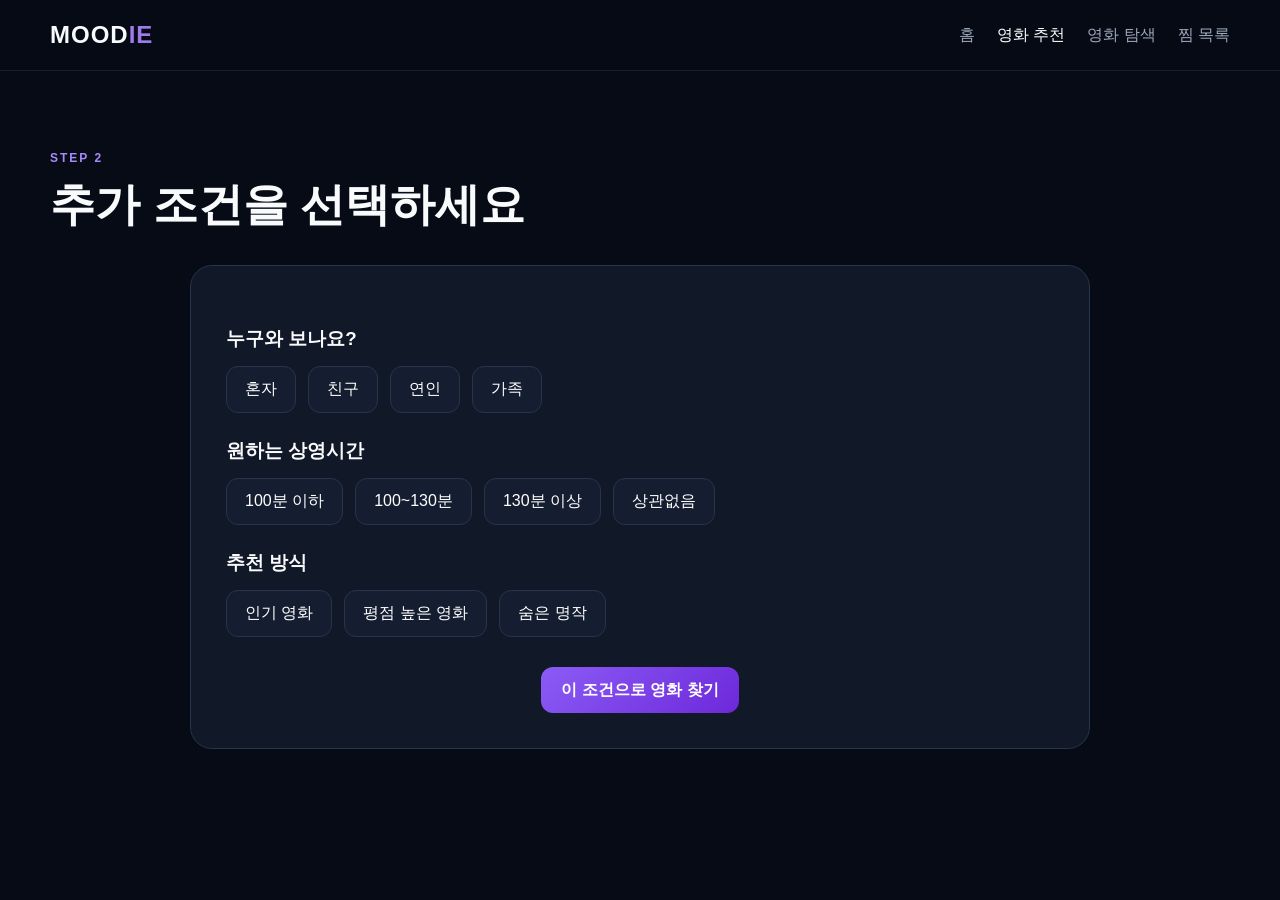
==== conditions.html @ 337a3156 "Add recommendation conditions page" ====
<!DOCTYPE html><html lang="ko"><head><meta charset="UTF-8"><meta name="viewport" content="width=device-width,initial-scale=1"><title>조건 선택 | MOODIE</title><link rel="stylesheet" href="assets/style.css?v=10"></head><body><header class="site-header"><div class="container header-inner"><a class="logo" href="index.html">MOOD<span>IE</span></a><nav class="nav"><a href="index.html">홈</a><a class="active" href="mood.html">영화 추천</a><a href="results.html">영화 탐색</a><a href="favorites.html">찜 목록</a></nav></div></header><main class="section"><div class="container"><div class="step-label">STEP 2</div><h1 class="section-title">추가 조건을 선택하세요</h1><div class="form-panel"><div class="choice-group"><h3>누구와 보나요?</h3><div class="choice-row"><button class="choice" data-choice data-group="companion" data-value="alone">혼자</button><button class="choice" data-choice data-group="companion" data-value="friends">친구</button><button class="choice" data-choice data-group="companion" data-value="couple">연인</button><button class="choice" data-choice data-group="companion" data-value="family">가족</button></div></div><div class="choice-group"><h3>원하는 상영시간</h3><div class="choice-row"><button class="choice" data-choice data-group="runtime" data-value="short">100분 이하</button><button class="choice" data-choice data-group="runtime" data-value="normal">100~130분</button><button class="choice" data-choice data-group="runtime" data-value="long">130분 이상</button><button class="choice" data-choice data-group="runtime" data-value="any">상관없음</button></div></div><div class="choice-group"><h3>추천 방식</h3><div class="choice-row"><button class="choice" data-choice data-group="mode" data-value="popular">인기 영화</button><button class="choice" data-choice data-group="mode" data-value="rating">평점 높은 영화</button><button class="choice" data-choice data-group="mode" data-value="hidden">숨은 명작</button></div></div><div class="center-action"><button class="btn btn-primary" data-next data-next="results.html">이 조건으로 영화 찾기</button></div></div></div></main><script src="assets/data-base.js?v=10"></script><script src="assets/data-catalog-a.js?v=10"></script><script src="assets/app.js?v=10"></script></body></html>
---- assets/style.css ----
:root{--bg:#070b16;--panel:#111827;--panel2:#182235;--line:#283449;--text:#f8fafc;--muted:#9ca7ba;--primary:#8b5cf6;--primary2:#6d28d9;--yellow:#ffd400}*{box-sizing:border-box}html{scroll-behavior:smooth}body{margin:0;background:var(--bg);color:var(--text);font-family:Arial,"Noto Sans KR",sans-serif}a{color:inherit;text-decoration:none}button,input{font:inherit}.container{width:min(1180px,calc(100% - 40px));margin:auto}.site-header{position:sticky;top:0;z-index:50;background:rgba(7,11,22,.9);backdrop-filter:blur(15px);border-bottom:1px solid rgba(255,255,255,.08)}.header-inner{height:70px;display:flex;align-items:center;gap:30px}.logo{font-size:24px;font-weight:900;letter-spacing:1px}.logo span{color:#9f7aea}.nav{display:flex;gap:22px;margin-left:auto}.nav a{color:var(--muted)}.nav a:hover,.nav a.active{color:white}.header-actions{display:flex;align-items:center;gap:5px}.icon-btn{width:38px;height:38px;display:grid;place-items:center;border:1px solid var(--line);border-radius:50%}.favorite-count{font-size:12px;color:#c4b5fd}.hero{min-height:610px;display:flex;align-items:center;background:radial-gradient(circle at 75% 25%,rgba(139,92,246,.28),transparent 35%),linear-gradient(135deg,#070b16,#11152b)}.hero-content{display:grid;grid-template-columns:1fr 1fr;gap:60px;align-items:center}.eyebrow,.step-label{font-size:12px;letter-spacing:2px;color:#a78bfa;font-weight:800}.hero h1{font-size:clamp(40px,6vw,72px);line-height:1.1;margin:16px 0}.hero h1 em{color:#9f7aea;font-style:normal}.hero p,.section-subtitle{color:var(--muted);line-height:1.8}.cta-row,.result-actions{display:flex;gap:12px;flex-wrap:wrap;margin-top:28px}.btn{display:inline-flex;align-items:center;justify-content:center;min-height:46px;padding:0 20px;border-radius:12px;border:1px solid var(--line);cursor:pointer;font-weight:800;color:white;background:transparent}.btn-primary{background:linear-gradient(135deg,var(--primary),var(--primary2));border:none}.btn-secondary{background:#172033}.btn-ghost{background:transparent}.hero-posters{position:relative;height:440px}.hero-poster-card{position:absolute;width:220px;aspect-ratio:2/3;border-radius:20px;overflow:hidden;box-shadow:0 30px 80px rgba(0,0,0,.5)}.hero-poster-card:nth-child(1){left:0;top:60px;transform:rotate(-8deg)}.hero-poster-card:nth-child(2){left:170px;top:5px;z-index:2}.hero-poster-card:nth-child(3){right:0;top:70px;transform:rotate(8deg)}.hero-poster-badge{position:absolute;right:10px;bottom:15px;background:#fff;color:#111827;padding:12px 16px;border-radius:999px;font-weight:800}.generated-poster{position:relative;width:100%;height:100%;overflow:hidden;background:linear-gradient(145deg,var(--poster-a,#06b6d4),var(--poster-b,#1d4ed8) 50%,var(--poster-c,#050816));color:#fff}.generated-poster:before{content:"";position:absolute;inset:0;background:radial-gradient(circle at var(--glow-x,65%) var(--glow-y,20%),rgba(255,255,255,.35),transparent 24%)}.generated-brand,.generated-genre,.generated-title{position:absolute;z-index:2}.generated-brand{top:28px;left:26px;font-size:12px;letter-spacing:2px;font-weight:800}.generated-genre{left:28px;bottom:120px;color:rgba(255,255,255,.55);font-size:12px;letter-spacing:2px}.generated-title{left:28px;right:20px;bottom:55px;font-size:26px}.generated-orbit{position:absolute;border-radius:50%;background:rgba(255,255,255,.1)}.generated-orbit-one{width:90px;height:90px;left:18%;top:12%}.generated-orbit-two{width:62px;height:62px;left:42%;top:30%}.generated-slope{position:absolute;left:-15%;right:-15%;bottom:-6%;height:48%;background:rgba(3,7,18,.75);transform:skewY(-13deg)}.section{padding:80px 0}.section-divider{border-top:1px solid rgba(255,255,255,.08)}.section-title{font-size:clamp(28px,4vw,45px);margin:10px 0}.selection-grid,.movie-grid{display:grid;grid-template-columns:repeat(3,1fr);gap:22px}.option-card,.movie-card,.featured-preview,.catalog-summary{background:var(--panel);border:1px solid var(--line);border-radius:20px}.option-card{padding:28px;display:flex;flex-direction:column;gap:12px}.option-card span{color:var(--muted);line-height:1.6}.mood-icon{font-size:34px}.select-card{cursor:pointer;transition:.2s}.select-card:hover,.select-card.selected{transform:translateY(-4px);border-color:#8b5cf6;background:#171d32}.result-header,.explore-toolbar,.footer-inner{display:flex;align-items:flex-end;justify-content:space-between;gap:25px}.featured-preview{min-height:390px;margin-bottom:45px;padding:45px;display:flex;align-items:flex-end;position:relative;overflow:hidden;background:linear-gradient(90deg,rgba(5,8,20,.98),rgba(5,8,20,.35)),var(--preview-bg,linear-gradient(135deg,#1d4ed8,#111827));background-size:cover;background-position:center}.featured-preview h2{font-size:48px;margin:10px 0}.featured-preview p{max-width:650px;color:#d2d7e1;line-height:1.7}.movie-card{overflow:hidden;display:flex;flex-direction:column;min-width:0}.poster-wrap{position:relative;aspect-ratio:2/3;overflow:hidden}.poster-wrap .generated-poster{transition:transform .35s}.movie-card:hover .generated-poster{transform:scale(1.04)}.favorite-btn{position:absolute;right:14px;top:14px;z-index:5;width:42px;height:42px;border-radius:50%;border:1px solid rgba(255,255,255,.25);background:rgba(4,8,18,.72);color:#fff;font-size:20px;cursor:pointer}.favorite-btn.active{color:#fb7185}.play-btn{position:absolute;inset:50% auto auto 50%;transform:translate(-50%,-50%);z-index:4;width:54px;height:54px;border-radius:50%;border:1px solid rgba(255,255,255,.3);background:rgba(4,8,18,.65);color:white;cursor:pointer}.movie-info{padding:18px;display:flex;flex-direction:column;gap:12px;flex:1}.movie-info h3{margin:0;font-size:19px}.meta{color:var(--muted);font-size:14px}.rating-row{display:flex;justify-content:space-between}.rating{color:var(--yellow);font-weight:900}.match{color:#c4b5fd;font-weight:800}.movie-info .btn{margin-top:auto}.center-action{text-align:center;margin-top:30px}.explore-toolbar{margin-bottom:20px}.search-box{display:flex;align-items:center;gap:10px;background:var(--panel);border:1px solid var(--line);border-radius:12px;padding:0 16px}.search-box input{height:45px;width:260px;border:0;outline:0;color:white;background:transparent}.browse-count{text-align:right;margin-top:8px;color:var(--muted)}.catalog-summary{display:grid;grid-template-columns:repeat(4,1fr);margin:28px 0}.catalog-summary div{padding:20px;text-align:center;border-right:1px solid var(--line)}.catalog-summary div:last-child{border:0}.catalog-summary strong{display:block;font-size:28px;color:#a78bfa}.catalog-summary span{color:var(--muted)}.genre-row{position:sticky;top:70px;z-index:30;display:flex;gap:10px;overflow:auto;padding:14px 0;background:var(--bg)}.genre-chip{white-space:nowrap;border:1px solid var(--line);border-radius:999px;background:#121a2b;color:var(--muted);padding:10px 18px;cursor:pointer}.genre-chip.active{background:#6d28d9;color:#fff}.explore-grid{grid-template-columns:repeat(4,1fr)}.form-panel{max-width:900px;margin:30px auto;background:var(--panel);border:1px solid var(--line);padding:35px;border-radius:22px}.choice-group{margin:25px 0}.choice-group h3{margin-bottom:14px}.choice-row{display:flex;flex-wrap:wrap;gap:12px}.choice{padding:12px 18px;border:1px solid var(--line);border-radius:12px;background:#151e31;color:white;cursor:pointer}.choice.selected{background:#6d28d9}.detail-layout{display:grid;grid-template-columns:320px 1fr;gap:45px}.favorite-empty{padding:80px;text-align:center;color:var(--muted)}.site-footer{border-top:1px solid rgba(255,255,255,.08);padding:30px 0;color:var(--muted)}@media(max-width:900px){.hero-content{grid-template-columns:1fr}.hero-posters{display:none}.selection-grid,.movie-grid,.explore-grid{grid-template-columns:repeat(2,1fr)}.result-header,.explore-toolbar{align-items:flex-start;flex-direction:column}.catalog-summary{grid-template-columns:repeat(2,1fr)}.detail-layout{grid-template-columns:1fr}.nav{display:none}}@media(max-width:560px){.container{width:min(100% - 24px,1180px)}.hero{min-height:520px}.section{padding:55px 0}.selection-grid,.movie-grid,.explore-grid{grid-template-columns:1fr}.featured-preview{padding:25px;min-height:340px}.featured-preview h2{font-size:34px}.catalog-summary{grid-template-columns:1fr}.catalog-summary div{border-right:0;border-bottom:1px solid var(--line)}.search-box input{width:210px}}
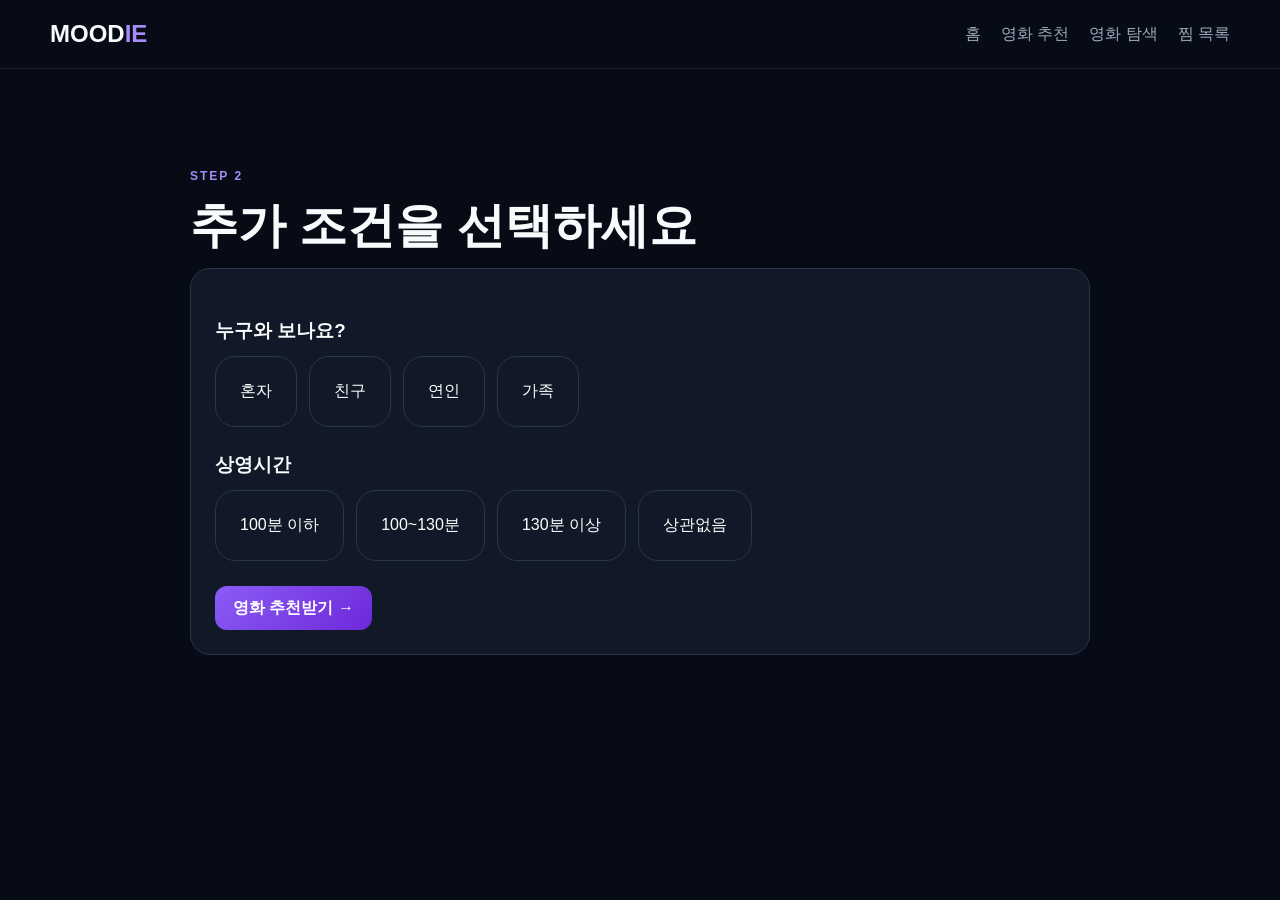
==== commit 26d88217: "Replace site with poster-safe MOODIE upload" ====
--- a/conditions.html
+++ b/conditions.html
@@ -1 +1 @@
-<!DOCTYPE html><html lang="ko"><head><meta charset="UTF-8"><meta name="viewport" content="width=device-width,initial-scale=1"><title>조건 선택 | MOODIE</title><link rel="stylesheet" href="assets/style.css?v=10"></head><body><header class="site-header"><div class="container header-inner"><a class="logo" href="index.html">MOOD<span>IE</span></a><nav class="nav"><a href="index.html">홈</a><a class="active" href="mood.html">영화 추천</a><a href="results.html">영화 탐색</a><a href="favorites.html">찜 목록</a></nav></div></header><main class="section"><div class="container"><div class="step-label">STEP 2</div><h1 class="section-title">추가 조건을 선택하세요</h1><div class="form-panel"><div class="choice-group"><h3>누구와 보나요?</h3><div class="choice-row"><button class="choice" data-choice data-group="companion" data-value="alone">혼자</button><button class="choice" data-choice data-group="companion" data-value="friends">친구</button><button class="choice" data-choice data-group="companion" data-value="couple">연인</button><button class="choice" data-choice data-group="companion" data-value="family">가족</button></div></div><div class="choice-group"><h3>원하는 상영시간</h3><div class="choice-row"><button class="choice" data-choice data-group="runtime" data-value="short">100분 이하</button><button class="choice" data-choice data-group="runtime" data-value="normal">100~130분</button><button class="choice" data-choice data-group="runtime" data-value="long">130분 이상</button><button class="choice" data-choice data-group="runtime" data-value="any">상관없음</button></div></div><div class="choice-group"><h3>추천 방식</h3><div class="choice-row"><button class="choice" data-choice data-group="mode" data-value="popular">인기 영화</button><button class="choice" data-choice data-group="mode" data-value="rating">평점 높은 영화</button><button class="choice" data-choice data-group="mode" data-value="hidden">숨은 명작</button></div></div><div class="center-action"><button class="btn btn-primary" data-next data-next="results.html">이 조건으로 영화 찾기</button></div></div></div></main><script src="assets/data-base.js?v=10"></script><script src="assets/data-catalog-a.js?v=10"></script><script src="assets/app.js?v=10"></script></body></html>+<!doctype html><html lang="ko"><head><meta charset="utf-8"><meta name="viewport" content="width=device-width,initial-scale=1"><title>조건 선택 | MOODIE</title><link rel="stylesheet" href="assets/style.css?v=12"></head><body><header class="header"><div class="container"><a class="logo" href="index.html">MOOD<span>IE</span></a><nav class="nav"><a href="index.html">홈</a><a href="mood.html">영화 추천</a><a href="results.html">영화 탐색</a><a href="favorites.html">찜 목록</a></nav></div></header><main class="section"><div class="container form"><span class="eyebrow">STEP 2</span><h1 class="title">추가 조건을 선택하세요</h1><section class="panel"><div class="group"><h3>누구와 보나요?</h3><div class="actions"><button class="choice" data-choice data-group="companion" data-value="alone">혼자</button><button class="choice" data-choice data-group="companion" data-value="friends">친구</button><button class="choice" data-choice data-group="companion" data-value="couple">연인</button><button class="choice" data-choice data-group="companion" data-value="family">가족</button></div></div><div class="group"><h3>상영시간</h3><div class="actions"><button class="choice" data-choice data-group="runtime" data-value="short">100분 이하</button><button class="choice" data-choice data-group="runtime" data-value="normal">100~130분</button><button class="choice" data-choice data-group="runtime" data-value="long">130분 이상</button><button class="choice" data-choice data-group="runtime" data-value="any">상관없음</button></div></div><div class="actions"><a class="btn primary" href="results.html">영화 추천받기 →</a></div></section></div></main><script src="assets/app.js?v=12"></script></body></html>
--- a/assets/style.css
+++ b/assets/style.css
@@ -1 +1 @@
-:root{--bg:#070b16;--panel:#111827;--panel2:#182235;--line:#283449;--text:#f8fafc;--muted:#9ca7ba;--primary:#8b5cf6;--primary2:#6d28d9;--yellow:#ffd400}*{box-sizing:border-box}html{scroll-behavior:smooth}body{margin:0;background:var(--bg);color:var(--text);font-family:Arial,"Noto Sans KR",sans-serif}a{color:inherit;text-decoration:none}button,input{font:inherit}.container{width:min(1180px,calc(100% - 40px));margin:auto}.site-header{position:sticky;top:0;z-index:50;background:rgba(7,11,22,.9);backdrop-filter:blur(15px);border-bottom:1px solid rgba(255,255,255,.08)}.header-inner{height:70px;display:flex;align-items:center;gap:30px}.logo{font-size:24px;font-weight:900;letter-spacing:1px}.logo span{color:#9f7aea}.nav{display:flex;gap:22px;margin-left:auto}.nav a{color:var(--muted)}.nav a:hover,.nav a.active{color:white}.header-actions{display:flex;align-items:center;gap:5px}.icon-btn{width:38px;height:38px;display:grid;place-items:center;border:1px solid var(--line);border-radius:50%}.favorite-count{font-size:12px;color:#c4b5fd}.hero{min-height:610px;display:flex;align-items:center;background:radial-gradient(circle at 75% 25%,rgba(139,92,246,.28),transparent 35%),linear-gradient(135deg,#070b16,#11152b)}.hero-content{display:grid;grid-template-columns:1fr 1fr;gap:60px;align-items:center}.eyebrow,.step-label{font-size:12px;letter-spacing:2px;color:#a78bfa;font-weight:800}.hero h1{font-size:clamp(40px,6vw,72px);line-height:1.1;margin:16px 0}.hero h1 em{color:#9f7aea;font-style:normal}.hero p,.section-subtitle{color:var(--muted);line-height:1.8}.cta-row,.result-actions{display:flex;gap:12px;flex-wrap:wrap;margin-top:28px}.btn{display:inline-flex;align-items:center;justify-content:center;min-height:46px;padding:0 20px;border-radius:12px;border:1px solid var(--line);cursor:pointer;font-weight:800;color:white;background:transparent}.btn-primary{background:linear-gradient(135deg,var(--primary),var(--primary2));border:none}.btn-secondary{background:#172033}.btn-ghost{background:transparent}.hero-posters{position:relative;height:440px}.hero-poster-card{position:absolute;width:220px;aspect-ratio:2/3;border-radius:20px;overflow:hidden;box-shadow:0 30px 80px rgba(0,0,0,.5)}.hero-poster-card:nth-child(1){left:0;top:60px;transform:rotate(-8deg)}.hero-poster-card:nth-child(2){left:170px;top:5px;z-index:2}.hero-poster-card:nth-child(3){right:0;top:70px;transform:rotate(8deg)}.hero-poster-badge{position:absolute;right:10px;bottom:15px;background:#fff;color:#111827;padding:12px 16px;border-radius:999px;font-weight:800}.generated-poster{position:relative;width:100%;height:100%;overflow:hidden;background:linear-gradient(145deg,var(--poster-a,#06b6d4),var(--poster-b,#1d4ed8) 50%,var(--poster-c,#050816));color:#fff}.generated-poster:before{content:"";position:absolute;inset:0;background:radial-gradient(circle at var(--glow-x,65%) var(--glow-y,20%),rgba(255,255,255,.35),transparent 24%)}.generated-brand,.generated-genre,.generated-title{position:absolute;z-index:2}.generated-brand{top:28px;left:26px;font-size:12px;letter-spacing:2px;font-weight:800}.generated-genre{left:28px;bottom:120px;color:rgba(255,255,255,.55);font-size:12px;letter-spacing:2px}.generated-title{left:28px;right:20px;bottom:55px;font-size:26px}.generated-orbit{position:absolute;border-radius:50%;background:rgba(255,255,255,.1)}.generated-orbit-one{width:90px;height:90px;left:18%;top:12%}.generated-orbit-two{width:62px;height:62px;left:42%;top:30%}.generated-slope{position:absolute;left:-15%;right:-15%;bottom:-6%;height:48%;background:rgba(3,7,18,.75);transform:skewY(-13deg)}.section{padding:80px 0}.section-divider{border-top:1px solid rgba(255,255,255,.08)}.section-title{font-size:clamp(28px,4vw,45px);margin:10px 0}.selection-grid,.movie-grid{display:grid;grid-template-columns:repeat(3,1fr);gap:22px}.option-card,.movie-card,.featured-preview,.catalog-summary{background:var(--panel);border:1px solid var(--line);border-radius:20px}.option-card{padding:28px;display:flex;flex-direction:column;gap:12px}.option-card span{color:var(--muted);line-height:1.6}.mood-icon{font-size:34px}.select-card{cursor:pointer;transition:.2s}.select-card:hover,.select-card.selected{transform:translateY(-4px);border-color:#8b5cf6;background:#171d32}.result-header,.explore-toolbar,.footer-inner{display:flex;align-items:flex-end;justify-content:space-between;gap:25px}.featured-preview{min-height:390px;margin-bottom:45px;padding:45px;display:flex;align-items:flex-end;position:relative;overflow:hidden;background:linear-gradient(90deg,rgba(5,8,20,.98),rgba(5,8,20,.35)),var(--preview-bg,linear-gradient(135deg,#1d4ed8,#111827));background-size:cover;background-position:center}.featured-preview h2{font-size:48px;margin:10px 0}.featured-preview p{max-width:650px;color:#d2d7e1;line-height:1.7}.movie-card{overflow:hidden;display:flex;flex-direction:column;min-width:0}.poster-wrap{position:relative;aspect-ratio:2/3;overflow:hidden}.poster-wrap .generated-poster{transition:transform .35s}.movie-card:hover .generated-poster{transform:scale(1.04)}.favorite-btn{position:absolute;right:14px;top:14px;z-index:5;width:42px;height:42px;border-radius:50%;border:1px solid rgba(255,255,255,.25);background:rgba(4,8,18,.72);color:#fff;font-size:20px;cursor:pointer}.favorite-btn.active{color:#fb7185}.play-btn{position:absolute;inset:50% auto auto 50%;transform:translate(-50%,-50%);z-index:4;width:54px;height:54px;border-radius:50%;border:1px solid rgba(255,255,255,.3);background:rgba(4,8,18,.65);color:white;cursor:pointer}.movie-info{padding:18px;display:flex;flex-direction:column;gap:12px;flex:1}.movie-info h3{margin:0;font-size:19px}.meta{color:var(--muted);font-size:14px}.rating-row{display:flex;justify-content:space-between}.rating{color:var(--yellow);font-weight:900}.match{color:#c4b5fd;font-weight:800}.movie-info .btn{margin-top:auto}.center-action{text-align:center;margin-top:30px}.explore-toolbar{margin-bottom:20px}.search-box{display:flex;align-items:center;gap:10px;background:var(--panel);border:1px solid var(--line);border-radius:12px;padding:0 16px}.search-box input{height:45px;width:260px;border:0;outline:0;color:white;background:transparent}.browse-count{text-align:right;margin-top:8px;color:var(--muted)}.catalog-summary{display:grid;grid-template-columns:repeat(4,1fr);margin:28px 0}.catalog-summary div{padding:20px;text-align:center;border-right:1px solid var(--line)}.catalog-summary div:last-child{border:0}.catalog-summary strong{display:block;font-size:28px;color:#a78bfa}.catalog-summary span{color:var(--muted)}.genre-row{position:sticky;top:70px;z-index:30;display:flex;gap:10px;overflow:auto;padding:14px 0;background:var(--bg)}.genre-chip{white-space:nowrap;border:1px solid var(--line);border-radius:999px;background:#121a2b;color:var(--muted);padding:10px 18px;cursor:pointer}.genre-chip.active{background:#6d28d9;color:#fff}.explore-grid{grid-template-columns:repeat(4,1fr)}.form-panel{max-width:900px;margin:30px auto;background:var(--panel);border:1px solid var(--line);padding:35px;border-radius:22px}.choice-group{margin:25px 0}.choice-group h3{margin-bottom:14px}.choice-row{display:flex;flex-wrap:wrap;gap:12px}.choice{padding:12px 18px;border:1px solid var(--line);border-radius:12px;background:#151e31;color:white;cursor:pointer}.choice.selected{background:#6d28d9}.detail-layout{display:grid;grid-template-columns:320px 1fr;gap:45px}.favorite-empty{padding:80px;text-align:center;color:var(--muted)}.site-footer{border-top:1px solid rgba(255,255,255,.08);padding:30px 0;color:var(--muted)}@media(max-width:900px){.hero-content{grid-template-columns:1fr}.hero-posters{display:none}.selection-grid,.movie-grid,.explore-grid{grid-template-columns:repeat(2,1fr)}.result-header,.explore-toolbar{align-items:flex-start;flex-direction:column}.catalog-summary{grid-template-columns:repeat(2,1fr)}.detail-layout{grid-template-columns:1fr}.nav{display:none}}@media(max-width:560px){.container{width:min(100% - 24px,1180px)}.hero{min-height:520px}.section{padding:55px 0}.selection-grid,.movie-grid,.explore-grid{grid-template-columns:1fr}.featured-preview{padding:25px;min-height:340px}.featured-preview h2{font-size:34px}.catalog-summary{grid-template-columns:1fr}.catalog-summary div{border-right:0;border-bottom:1px solid var(--line)}.search-box input{width:210px}}
+:root{--bg:#070b16;--panel:#111827;--line:#29354a;--text:#f8fafc;--muted:#9ca7ba;--p:#8b5cf6}*{box-sizing:border-box}html{scroll-behavior:smooth}body{margin:0;background:var(--bg);color:var(--text);font-family:Arial,'Noto Sans KR',sans-serif}a{text-decoration:none;color:inherit}button,input{font:inherit}.container{width:min(1180px,calc(100% - 32px));margin:auto}.header{position:sticky;top:0;z-index:20;background:#070b16e8;border-bottom:1px solid #ffffff14}.header .container{height:68px;display:flex;align-items:center;gap:24px}.logo{font-size:24px;font-weight:900}.logo span{color:#a78bfa}.nav{display:flex;gap:20px;margin-left:auto}.nav a{color:var(--muted)}.nav a:hover{color:#fff}.fav{font-size:13px;color:#c4b5fd}.hero{min-height:580px;display:grid;place-items:center;background:radial-gradient(circle at 75% 25%,#7c3aed44,transparent 32%),linear-gradient(135deg,#070b16,#11152b)}.hero-inner{display:grid;grid-template-columns:1.05fr .95fr;gap:45px;align-items:center}.hero h1{font-size:clamp(42px,7vw,76px);line-height:1.08;margin:15px 0}.hero em{color:#a78bfa;font-style:normal}.hero p,.muted{color:var(--muted);line-height:1.75}.poster-show{display:grid;grid-template-columns:repeat(3,1fr);gap:14px;transform:rotate(2deg)}.poster-show img{width:100%;aspect-ratio:2/3;object-fit:cover;border-radius:18px;box-shadow:0 25px 60px #0008}.section{padding:72px 0}.eyebrow{font-size:12px;letter-spacing:2px;color:#a78bfa;font-weight:800}.title{font-size:clamp(30px,4vw,48px);margin:10px 0}.actions,.row{display:flex;gap:10px;align-items:center;flex-wrap:wrap}.btn{display:inline-flex;align-items:center;justify-content:center;min-height:44px;padding:0 18px;border-radius:12px;border:1px solid var(--line);font-weight:800;cursor:pointer;color:white;background:transparent}.primary{background:linear-gradient(135deg,#8b5cf6,#6d28d9);border:0}.secondary{background:#172033}.ghost{background:transparent}.steps,.choice-grid,.movie-grid{display:grid;grid-template-columns:repeat(3,1fr);gap:20px}.step,.choice,.movie-card,.panel,.preview,.detail{background:var(--panel);border:1px solid var(--line);border-radius:20px}.step,.choice,.panel{padding:24px}.choice{cursor:pointer;text-align:left;color:white}.choice.selected{border-color:#a78bfa;background:#191b35}.preview{min-height:390px;padding:42px;margin-bottom:44px;background-size:cover;background-position:center;display:flex;align-items:flex-end;overflow:hidden}.preview>div{max-width:680px}.preview h2{font-size:48px;margin:8px 0}.movie-card{overflow:hidden;display:flex;flex-direction:column}.poster-wrap{position:relative;width:100%;aspect-ratio:2/3;min-height:280px;overflow:hidden;background:#172033}.poster-wrap>img{position:absolute;inset:0;width:100%;height:100%;object-fit:cover;display:block;opacity:1;visibility:visible}.movie-card:hover .poster-wrap>img{transform:scale(1.04);transition:.3s}.heart,.play{position:absolute;z-index:2;border:1px solid #ffffff33;background:#050816bb;color:white;border-radius:50%;cursor:pointer}.heart{right:12px;top:12px;width:42px;height:42px;font-size:20px}.heart.on{color:#fb7185}.play{left:50%;top:50%;transform:translate(-50%,-50%);width:56px;height:56px}.movie-info{padding:16px;display:flex;flex-direction:column;gap:10px;flex:1}.movie-info h3{margin:0}.movie-info p{margin:0;color:var(--muted);font-size:14px}.movie-info .row{justify-content:space-between}.movie-info b{color:#ffd400}.movie-info span{color:#c4b5fd}.movie-info .btn{width:100%}.toolbar{display:flex;justify-content:space-between;align-items:end;gap:20px;margin-bottom:24px}.search{height:46px;min-width:270px;border:1px solid var(--line);background:var(--panel);color:white;border-radius:12px;padding:0 14px}.chips{display:flex;gap:10px;overflow:auto;margin:20px 0}.chip{white-space:nowrap;border:1px solid var(--line);background:#121a2b;color:var(--muted);padding:10px 16px;border-radius:999px;cursor:pointer}.chip.active{background:#6d28d9;color:white}.form{max-width:900px;margin:25px auto}.group{margin:25px 0}.group h3{margin-bottom:12px}.group .actions{gap:12px}.detail{display:grid;grid-template-columns:320px 1fr;gap:40px;padding:28px}.detail>img{width:100%;aspect-ratio:2/3;object-fit:cover;border-radius:16px}.detail h1{font-size:48px;margin:12px 0}.empty{grid-column:1/-1;text-align:center;padding:70px;color:var(--muted)}footer{border-top:1px solid #ffffff14;padding:28px 0;color:var(--muted)}@media(max-width:900px){.hero-inner{grid-template-columns:1fr}.poster-show{display:none}.movie-grid,.steps,.choice-grid{grid-template-columns:repeat(2,1fr)}.toolbar{align-items:flex-start;flex-direction:column}.detail{grid-template-columns:1fr}.nav{display:none}}@media(max-width:560px){.movie-grid,.steps,.choice-grid{grid-template-columns:1fr}.section{padding:52px 0}.preview{padding:24px;min-height:330px}.preview h2,.detail h1{font-size:34px}.poster-wrap{min-height:430px}.search{width:100%;min-width:0}}
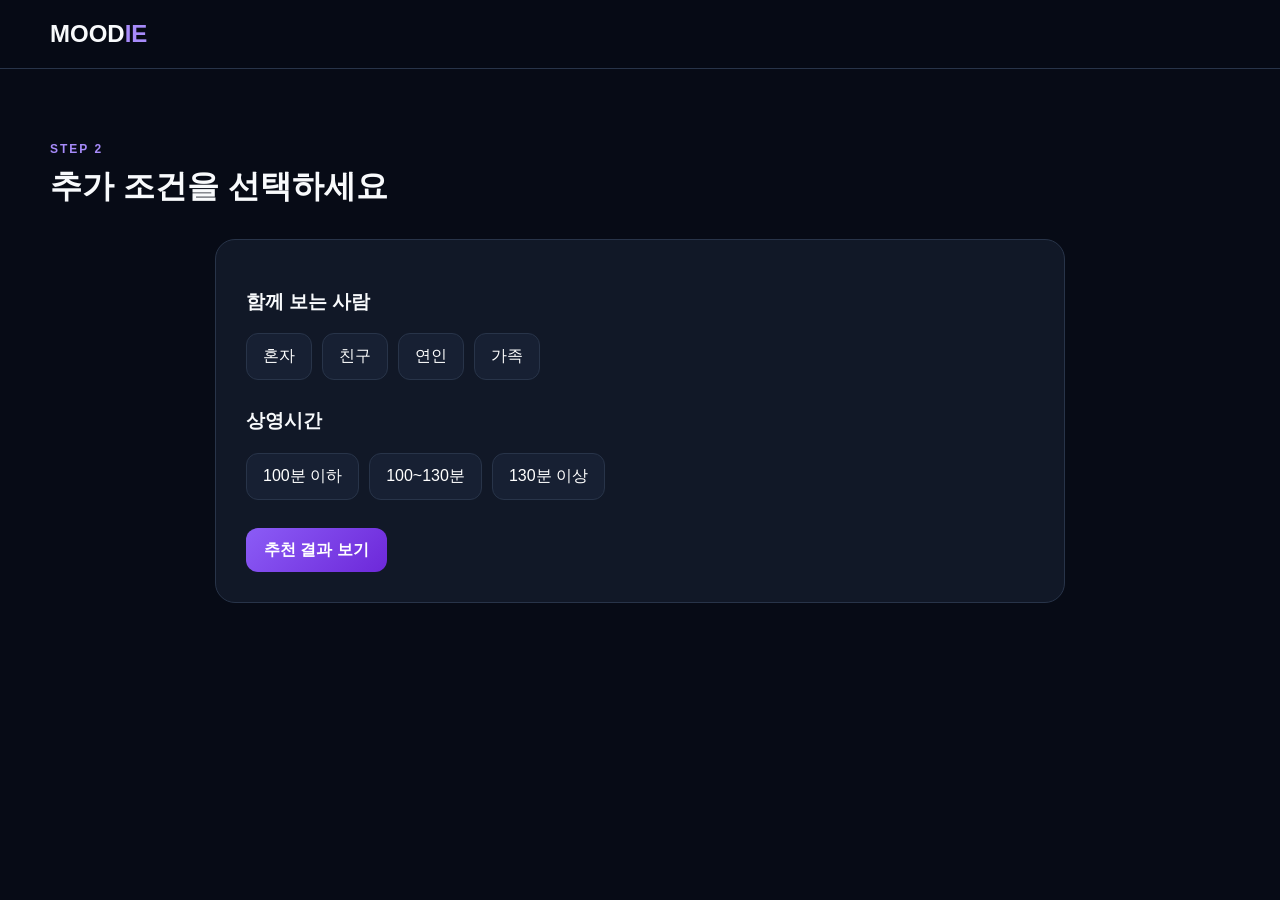
==== commit eddce541: "Replace previous site with uploaded MOODIE poster build" ====
--- a/conditions.html
+++ b/conditions.html
@@ -1 +1 @@
-<!doctype html><html lang="ko"><head><meta charset="utf-8"><meta name="viewport" content="width=device-width,initial-scale=1"><title>조건 선택 | MOODIE</title><link rel="stylesheet" href="assets/style.css?v=12"></head><body><header class="header"><div class="container"><a class="logo" href="index.html">MOOD<span>IE</span></a><nav class="nav"><a href="index.html">홈</a><a href="mood.html">영화 추천</a><a href="results.html">영화 탐색</a><a href="favorites.html">찜 목록</a></nav></div></header><main class="section"><div class="container form"><span class="eyebrow">STEP 2</span><h1 class="title">추가 조건을 선택하세요</h1><section class="panel"><div class="group"><h3>누구와 보나요?</h3><div class="actions"><button class="choice" data-choice data-group="companion" data-value="alone">혼자</button><button class="choice" data-choice data-group="companion" data-value="friends">친구</button><button class="choice" data-choice data-group="companion" data-value="couple">연인</button><button class="choice" data-choice data-group="companion" data-value="family">가족</button></div></div><div class="group"><h3>상영시간</h3><div class="actions"><button class="choice" data-choice data-group="runtime" data-value="short">100분 이하</button><button class="choice" data-choice data-group="runtime" data-value="normal">100~130분</button><button class="choice" data-choice data-group="runtime" data-value="long">130분 이상</button><button class="choice" data-choice data-group="runtime" data-value="any">상관없음</button></div></div><div class="actions"><a class="btn primary" href="results.html">영화 추천받기 →</a></div></section></div></main><script src="assets/app.js?v=12"></script></body></html>
+<!doctype html><html lang="ko"><head><meta charset="utf-8"><meta name="viewport" content="width=device-width,initial-scale=1"><title>조건 선택 | MOODIE</title><link rel="stylesheet" href="assets/style.css?v=12"></head><body><header class="header"><div class="container header-inner"><a class="logo" href="index.html">MOOD<span>IE</span></a></div></header><main class="section"><div class="container"><span class="eyebrow">STEP 2</span><h1>추가 조건을 선택하세요</h1><div class="form"><h3>함께 보는 사람</h3><div class="choices"><button class="choice" onclick="choose('moodieCompanion','alone',this)">혼자</button><button class="choice" onclick="choose('moodieCompanion','friends',this)">친구</button><button class="choice" onclick="choose('moodieCompanion','couple',this)">연인</button><button class="choice" onclick="choose('moodieCompanion','family',this)">가족</button></div><h3>상영시간</h3><div class="choices"><button class="choice" onclick="choose('moodieRuntime','short',this)">100분 이하</button><button class="choice" onclick="choose('moodieRuntime','normal',this)">100~130분</button><button class="choice" onclick="choose('moodieRuntime','long',this)">130분 이상</button></div><a class="btn primary" href="results.html">추천 결과 보기</a></div></div></main><script src="assets/app.js?v=12"></script></body></html>
--- a/assets/style.css
+++ b/assets/style.css
@@ -1 +1 @@
-:root{--bg:#070b16;--panel:#111827;--line:#29354a;--text:#f8fafc;--muted:#9ca7ba;--p:#8b5cf6}*{box-sizing:border-box}html{scroll-behavior:smooth}body{margin:0;background:var(--bg);color:var(--text);font-family:Arial,'Noto Sans KR',sans-serif}a{text-decoration:none;color:inherit}button,input{font:inherit}.container{width:min(1180px,calc(100% - 32px));margin:auto}.header{position:sticky;top:0;z-index:20;background:#070b16e8;border-bottom:1px solid #ffffff14}.header .container{height:68px;display:flex;align-items:center;gap:24px}.logo{font-size:24px;font-weight:900}.logo span{color:#a78bfa}.nav{display:flex;gap:20px;margin-left:auto}.nav a{color:var(--muted)}.nav a:hover{color:#fff}.fav{font-size:13px;color:#c4b5fd}.hero{min-height:580px;display:grid;place-items:center;background:radial-gradient(circle at 75% 25%,#7c3aed44,transparent 32%),linear-gradient(135deg,#070b16,#11152b)}.hero-inner{display:grid;grid-template-columns:1.05fr .95fr;gap:45px;align-items:center}.hero h1{font-size:clamp(42px,7vw,76px);line-height:1.08;margin:15px 0}.hero em{color:#a78bfa;font-style:normal}.hero p,.muted{color:var(--muted);line-height:1.75}.poster-show{display:grid;grid-template-columns:repeat(3,1fr);gap:14px;transform:rotate(2deg)}.poster-show img{width:100%;aspect-ratio:2/3;object-fit:cover;border-radius:18px;box-shadow:0 25px 60px #0008}.section{padding:72px 0}.eyebrow{font-size:12px;letter-spacing:2px;color:#a78bfa;font-weight:800}.title{font-size:clamp(30px,4vw,48px);margin:10px 0}.actions,.row{display:flex;gap:10px;align-items:center;flex-wrap:wrap}.btn{display:inline-flex;align-items:center;justify-content:center;min-height:44px;padding:0 18px;border-radius:12px;border:1px solid var(--line);font-weight:800;cursor:pointer;color:white;background:transparent}.primary{background:linear-gradient(135deg,#8b5cf6,#6d28d9);border:0}.secondary{background:#172033}.ghost{background:transparent}.steps,.choice-grid,.movie-grid{display:grid;grid-template-columns:repeat(3,1fr);gap:20px}.step,.choice,.movie-card,.panel,.preview,.detail{background:var(--panel);border:1px solid var(--line);border-radius:20px}.step,.choice,.panel{padding:24px}.choice{cursor:pointer;text-align:left;color:white}.choice.selected{border-color:#a78bfa;background:#191b35}.preview{min-height:390px;padding:42px;margin-bottom:44px;background-size:cover;background-position:center;display:flex;align-items:flex-end;overflow:hidden}.preview>div{max-width:680px}.preview h2{font-size:48px;margin:8px 0}.movie-card{overflow:hidden;display:flex;flex-direction:column}.poster-wrap{position:relative;width:100%;aspect-ratio:2/3;min-height:280px;overflow:hidden;background:#172033}.poster-wrap>img{position:absolute;inset:0;width:100%;height:100%;object-fit:cover;display:block;opacity:1;visibility:visible}.movie-card:hover .poster-wrap>img{transform:scale(1.04);transition:.3s}.heart,.play{position:absolute;z-index:2;border:1px solid #ffffff33;background:#050816bb;color:white;border-radius:50%;cursor:pointer}.heart{right:12px;top:12px;width:42px;height:42px;font-size:20px}.heart.on{color:#fb7185}.play{left:50%;top:50%;transform:translate(-50%,-50%);width:56px;height:56px}.movie-info{padding:16px;display:flex;flex-direction:column;gap:10px;flex:1}.movie-info h3{margin:0}.movie-info p{margin:0;color:var(--muted);font-size:14px}.movie-info .row{justify-content:space-between}.movie-info b{color:#ffd400}.movie-info span{color:#c4b5fd}.movie-info .btn{width:100%}.toolbar{display:flex;justify-content:space-between;align-items:end;gap:20px;margin-bottom:24px}.search{height:46px;min-width:270px;border:1px solid var(--line);background:var(--panel);color:white;border-radius:12px;padding:0 14px}.chips{display:flex;gap:10px;overflow:auto;margin:20px 0}.chip{white-space:nowrap;border:1px solid var(--line);background:#121a2b;color:var(--muted);padding:10px 16px;border-radius:999px;cursor:pointer}.chip.active{background:#6d28d9;color:white}.form{max-width:900px;margin:25px auto}.group{margin:25px 0}.group h3{margin-bottom:12px}.group .actions{gap:12px}.detail{display:grid;grid-template-columns:320px 1fr;gap:40px;padding:28px}.detail>img{width:100%;aspect-ratio:2/3;object-fit:cover;border-radius:16px}.detail h1{font-size:48px;margin:12px 0}.empty{grid-column:1/-1;text-align:center;padding:70px;color:var(--muted)}footer{border-top:1px solid #ffffff14;padding:28px 0;color:var(--muted)}@media(max-width:900px){.hero-inner{grid-template-columns:1fr}.poster-show{display:none}.movie-grid,.steps,.choice-grid{grid-template-columns:repeat(2,1fr)}.toolbar{align-items:flex-start;flex-direction:column}.detail{grid-template-columns:1fr}.nav{display:none}}@media(max-width:560px){.movie-grid,.steps,.choice-grid{grid-template-columns:1fr}.section{padding:52px 0}.preview{padding:24px;min-height:330px}.preview h2,.detail h1{font-size:34px}.poster-wrap{min-height:430px}.search{width:100%;min-width:0}}
+:root{--bg:#070b16;--panel:#111827;--line:#283449;--text:#f8fafc;--muted:#9ca7ba;--primary:#8b5cf6}*{box-sizing:border-box}body{margin:0;background:var(--bg);color:var(--text);font-family:Arial,"Noto Sans KR",sans-serif}a{color:inherit;text-decoration:none}button,input{font:inherit}.container{width:min(1180px,calc(100% - 36px));margin:auto}.header{position:sticky;top:0;z-index:20;background:rgba(7,11,22,.92);border-bottom:1px solid var(--line);backdrop-filter:blur(12px)}.header-inner{height:68px;display:flex;align-items:center;gap:24px}.logo{font-size:24px;font-weight:900}.logo span{color:#a78bfa}.nav{margin-left:auto;display:flex;gap:20px}.nav a{color:var(--muted)}.nav a:hover,.nav a.active{color:#fff}.fav-count{font-size:12px;color:#c4b5fd}.hero{min-height:560px;display:grid;place-items:center;background:radial-gradient(circle at 75% 20%,rgba(139,92,246,.3),transparent 36%)}.hero-grid{display:grid;grid-template-columns:1fr 1fr;gap:50px;align-items:center}.eyebrow{color:#a78bfa;font-weight:800;letter-spacing:2px;font-size:12px}.hero h1{font-size:clamp(42px,6vw,74px);line-height:1.05;margin:14px 0}.hero h1 em{color:#a78bfa;font-style:normal}.hero p,.muted{color:var(--muted);line-height:1.7}.actions{display:flex;gap:12px;flex-wrap:wrap;margin-top:24px}.btn{display:inline-flex;align-items:center;justify-content:center;min-height:44px;padding:0 18px;border-radius:12px;border:1px solid var(--line);background:#172033;color:#fff;font-weight:800;cursor:pointer}.btn.primary{background:linear-gradient(135deg,#8b5cf6,#6d28d9);border:0}.hero-posters{display:grid;grid-template-columns:repeat(3,1fr);gap:14px;align-items:center}.hero-posters .poster-sprite:nth-child(1){transform:rotate(-7deg)}.hero-posters .poster-sprite:nth-child(3){transform:rotate(7deg)}.section{padding:70px 0}.section h1,.section h2{margin:8px 0 20px}.grid{display:grid;grid-template-columns:repeat(4,1fr);gap:20px}.movie-card{background:var(--panel);border:1px solid var(--line);border-radius:18px;overflow:hidden;display:flex;flex-direction:column}.poster-wrap{position:relative;aspect-ratio:2/3;overflow:hidden;background:#111827}.poster-sprite{display:block;width:100%;height:100%;background-image:url("posters.webp");background-repeat:no-repeat;background-size:600% 500%;background-position:calc(var(--x)*20%) calc(var(--y)*25%);transition:transform .35s}.movie-card:hover .poster-sprite{transform:scale(1.045)}.heart,.play{position:absolute;z-index:2;border:1px solid rgba(255,255,255,.25);background:rgba(0,0,0,.65);color:white;border-radius:50%;cursor:pointer}.heart{right:12px;top:12px;width:40px;height:40px}.heart.on{color:#fb7185}.play{left:50%;top:50%;transform:translate(-50%,-50%);width:54px;height:54px}.movie-info{padding:16px;display:flex;flex-direction:column;gap:10px;flex:1}.movie-info h3{margin:0}.meta{color:var(--muted);font-size:14px}.row{display:flex;justify-content:space-between;gap:10px}.rating{color:#ffd400}.preview{min-height:390px;border:1px solid var(--line);border-radius:20px;padding:40px;display:flex;align-items:flex-end;background:linear-gradient(90deg,rgba(5,8,20,.98),rgba(5,8,20,.4)),linear-gradient(135deg,#6d28d9,#111827);margin-bottom:35px}.preview h2{font-size:44px;margin:10px 0}.toolbar{display:flex;justify-content:space-between;align-items:flex-end;gap:20px;margin:30px 0}.search{height:44px;width:280px;border:1px solid var(--line);border-radius:12px;background:var(--panel);color:#fff;padding:0 14px}.chips{display:flex;gap:10px;overflow:auto;margin:22px 0}.chip{white-space:nowrap;padding:10px 16px;border:1px solid var(--line);border-radius:999px;background:#121a2b;color:var(--muted);cursor:pointer}.chip.active{background:#6d28d9;color:#fff}.form{max-width:850px;margin:30px auto;background:var(--panel);border:1px solid var(--line);border-radius:20px;padding:30px}.choices{display:flex;gap:10px;flex-wrap:wrap;margin:15px 0 28px}.choice{padding:12px 16px;border:1px solid var(--line);border-radius:12px;background:#172033;color:#fff;cursor:pointer}.choice.selected{background:#6d28d9}.detail{display:grid;grid-template-columns:320px 1fr;gap:40px;align-items:start}.detail .poster-sprite{aspect-ratio:2/3;border-radius:18px}.empty{grid-column:1/-1;text-align:center;padding:70px;color:var(--muted)}footer{border-top:1px solid var(--line);padding:28px 0;color:var(--muted)}@media(max-width:900px){.hero-grid{grid-template-columns:1fr}.hero-posters{display:none}.grid{grid-template-columns:repeat(2,1fr)}.nav{display:none}.detail{grid-template-columns:1fr}.toolbar{align-items:flex-start;flex-direction:column}}@media(max-width:560px){.grid{grid-template-columns:1fr}.section{padding:50px 0}.preview{padding:24px}.preview h2{font-size:34px}.search{width:100%}}
